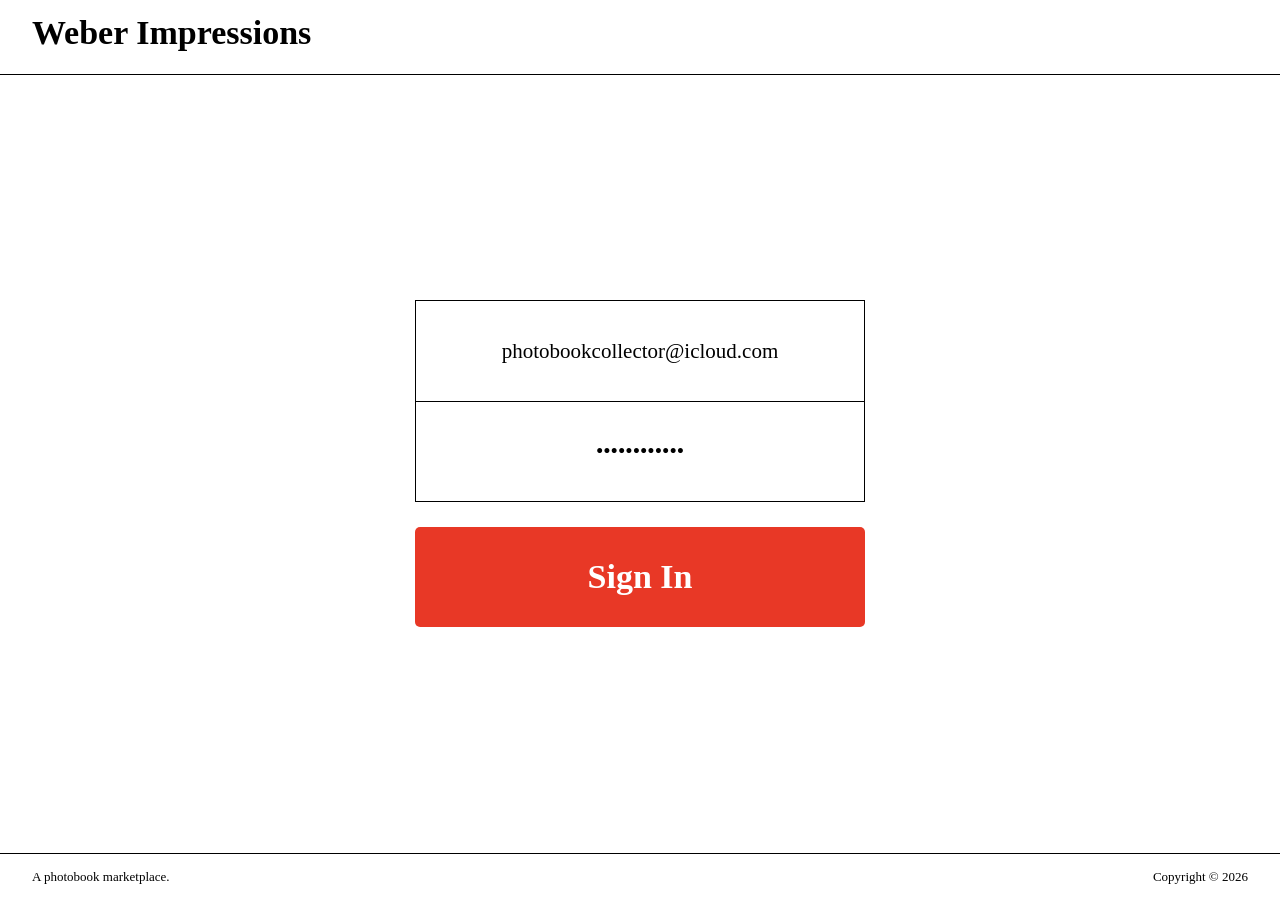
==== static/signin.html @ b310dd31 "Three screens from the Figma comps, Concierge in the browser Semantic HTML, CSS custom properties fo" ====
<!doctype html>
<html lang="en">
<head>
  <meta charset="utf-8">
  <title>Sign in — Weber Impressions</title>
  <link rel="stylesheet" href="style.css">
</head>
<body>
  <header class="site-header">
    <div class="contained">
      <h1><a href="index.html">Weber Impressions</a></h1>
      <a class="menu" href="signin.html" aria-label="Sign in"><img src="menu.svg" alt=""></a>
    </div>
  </header>

  <main class="contained">
    <!-- Credentials are pre-filled and nothing is checked. Authentication is out of scope;
         the portal argument is that identity is resolved before Concierge speaks. -->
    <form class="signin" action="order.html" method="get">
      <fieldset>
        <input type="email" name="email" value="photobookcollector@icloud.com" aria-label="Email" readonly>
        <input type="password" name="password" value="correcthorse" aria-label="Password" readonly>
      </fieldset>
      <button class="button" type="submit">Sign In</button>
    </form>
  </main>

  <footer class="site-footer">
    <div class="contained">
      <span>A photobook marketplace.</span>
      <span>Copyright © 2026</span>
    </div>
  </footer>
</body>
</html>
---- static/style.css ----
/* Weber Impressions. Black and white; the covers carry the colour. Red marks where to click.
   Values from the Figma comps (1440 × 900, desktop only). */

@font-face {
  font-family: "Spectral";
  src: url("fonts/Spectral-Regular.ttf") format("truetype");
  font-weight: 400;
}
@font-face {
  font-family: "Spectral";
  src: url("fonts/Spectral-Bold.ttf") format("truetype");
  font-weight: 700;
}

:root {
  --black: #000;
  --white: #fff;
  --red: #e83826;
  --muted: rgba(0, 0, 0, 0.5);
  --rule: 1px solid var(--black);

  --text-title: 34px;   /* page and section titles, bold */
  --text-body: 21px;    /* order detail, conversation */
  --text-small: 13px;   /* footer */
  --leading-body: 34px;

  --gutter: 32px;       /* page margin in the comp */
  --gap: 10px;          /* between covers */
  --max: 1440px;
  --header-h: 75px;
  --footer-top: 850px;
  --shadow: 0 2px 2px rgba(0, 0, 0, 0.25);
}

* { box-sizing: border-box; margin: 0; padding: 0; }

html, body { height: 100%; }

body {
  font-family: "Spectral", Georgia, serif;
  font-size: var(--text-body);
  line-height: var(--leading-body);
  color: var(--black);
  background: var(--white);
  display: flex;
  flex-direction: column;
  min-height: 900px;
}

h1, h2, strong { font-weight: 700; }

/* Rules run full bleed; content is contained. */
.contained {
  width: 100%;
  max-width: var(--max);
  margin: 0 auto;
  padding: 0 var(--gutter);
}

.site-header {
  border-bottom: var(--rule);
  height: var(--header-h);
}
.site-header .contained {
  display: flex;
  align-items: flex-start;
  justify-content: space-between;
  padding-top: 14px;
}
.site-header h1 { font-size: var(--text-title); line-height: normal; }
.site-header h1 a { color: inherit; text-decoration: none; }
.menu {
  display: block;
  width: 25px;
  height: 14px;
  margin-top: 19px; /* icon sits at y=33 in the comp */
}
.menu img { display: block; width: 25px; height: 16px; }

main { flex: 1; }

.site-footer {
  border-top: var(--rule);
  font-size: var(--text-small);
  line-height: normal;
}
.site-footer .contained {
  display: flex;
  justify-content: space-between;
  padding-top: 15px;
  padding-bottom: 15px;
}

/* Home — the grid. Two rows, fixed cover heights, widths as designed. */
.covers { padding-top: 77px; padding-bottom: 72px; }
.covers .row { display: flex; gap: var(--gap); }
.covers .row + .row { margin-top: 25px; }
.covers figure { box-shadow: var(--shadow); overflow: hidden; }
.covers .row-1 figure { height: 352px; }
.covers .row-2 figure { height: 216px; }
.covers img { display: block; width: 100%; height: 100%; object-fit: cover; }
.w-443 { width: 443px; } .w-364 { width: 364px; } .w-288 { width: 288px; } .w-249 { width: 249px; }
.w-237 { width: 237px; } .w-263 { width: 263px; } .w-181 { width: 181px; } .w-216 { width: 216px; } .w-212 { width: 212px; }

/* Sign in. Credentials pre-filled; submit navigates. */
.signin {
  width: 450px;
  margin: 225px auto 0;
}
.signin fieldset {
  border: var(--rule);
  border-color: var(--black);
}
.signin input {
  display: block;
  width: 100%;
  height: 100px;
  border: 0;
  font: inherit;
  text-align: center;
  background: transparent;
  color: var(--black);
}
.signin input + input { border-top: var(--rule); }
.signin input:focus { outline: none; }

.button {
  display: block;
  width: 100%;
  height: 100px;
  margin-top: 25px;
  border: 0;
  border-radius: 5px;
  background: var(--red);
  color: var(--white);
  font: inherit;
  font-weight: 700;
  font-size: var(--text-title);
  cursor: pointer;
}

/* Order | Concierge. Two columns, a vertical rule between them. */
.order-page { display: flex; padding-top: 64px; }
.order, .concierge { display: flex; flex-direction: column; }
.order { width: 688px; padding-right: 45px; }
.concierge { flex: 1; padding-left: 30px; border-left: var(--rule); }
.order h2, .concierge h2 {
  font-size: var(--text-title);
  line-height: normal;
  height: 61px;
}
.order-page h2 { border-bottom: var(--rule); }
.concierge h2 { margin-left: -30px; padding-left: 30px; }

.order dl { padding-top: 27px; }
.order dt { font-weight: 700; }
.order dd + dt { margin-top: 34px; }
.order .publisher { color: var(--muted); }
.order .publisher + dd { margin-bottom: 34px; }

.conversation {
  padding-top: 27px;
  flex: 1;
  overflow-y: auto;
  min-height: 340px;
  max-height: 340px;
}
.conversation .turn + .turn { margin-top: 34px; }
.conversation .you { color: var(--muted); }
.conversation .event { color: var(--muted); font-size: var(--text-small); line-height: 20px; }
.conversation .handoff {
  margin-top: 12px;
  font-family: ui-monospace, Menlo, monospace;
  font-size: var(--text-small);
  line-height: 18px;
  white-space: pre-wrap;
  border-left: 2px solid var(--muted);
  padding-left: 12px;
}

.composer { padding-top: 20px; }
.composer textarea {
  display: block;
  width: 100%;
  height: 100px;
  padding: 12px 16px;
  border: 1px solid var(--red);
  border-radius: 5px;
  font: inherit;
  resize: none;
}
.composer textarea:focus { outline: none; }
.composer .button { margin-top: 25px; }
.hint {
  color: var(--red);
  font-size: var(--text-small);
  line-height: 20px;
  margin-top: 6px;
  min-height: 20px;
}
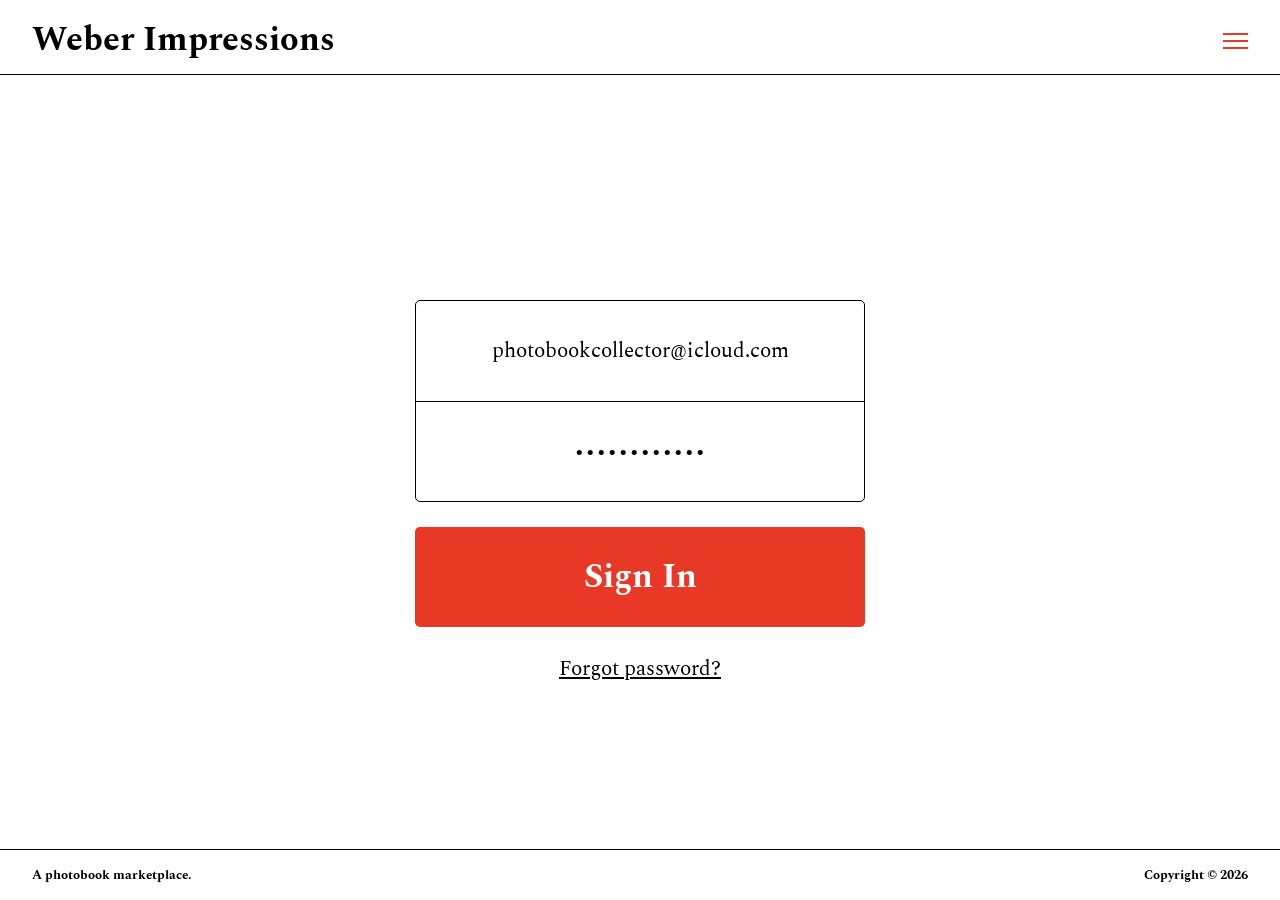
==== commit b485bdbd: "Password reset: two lines in your-account.md, manifest updated; Forgot password? link on sign-in The" ====
--- a/static/signin.html
+++ b/static/signin.html
@@ -22,6 +22,9 @@
         <input type="password" name="password" value="correcthorse" aria-label="Password" readonly>
       </fieldset>
       <button class="button" type="submit">Sign In</button>
+      <!-- No auth behind this either. The FAQ says a reset link is emailed; this says so. -->
+      <p class="forgot"><a href="#" id="forgot">Forgot password?</a></p>
+      <p class="forgot-sent" id="forgot-sent" hidden>Reset link sent to photobookcollector@icloud.com.</p>
     </form>
   </main>
 
@@ -31,5 +34,11 @@
       <span>Copyright © 2026</span>
     </div>
   </footer>
+  <script>
+    document.getElementById("forgot").addEventListener("click", (e) => {
+      e.preventDefault();
+      document.getElementById("forgot-sent").hidden = false;
+    });
+  </script>
 </body>
 </html>
--- a/static/style.css
+++ b/static/style.css
@@ -1,5 +1,6 @@
 /* Weber Impressions. Black and white; the covers carry the colour. Red marks where to click.
-   Values from the Figma comps (1440 × 900, desktop only). */
+   Values from the Figma comps (1440 wide, desktop only). Height follows the viewport: the
+   comp is 900 tall, a 14" MacBook browser is nearer 850, so nothing is pinned to 900. */
 
 @font-face {
   font-family: "Spectral";
@@ -28,7 +29,6 @@
   --gap: 10px;          /* between covers */
   --max: 1440px;
   --header-h: 75px;
-  --footer-top: 850px;
   --shadow: 0 2px 2px rgba(0, 0, 0, 0.25);
 }
 
@@ -44,7 +44,7 @@
   background: var(--white);
   display: flex;
   flex-direction: column;
-  min-height: 900px;
+  min-height: 100vh;
 }
 
 h1, h2, strong { font-weight: 700; }
@@ -60,6 +60,7 @@
 .site-header {
   border-bottom: var(--rule);
   height: var(--header-h);
+  flex-shrink: 0; /* never squeezed by a tall page */
 }
 .site-header .contained {
   display: flex;
@@ -77,11 +78,13 @@
 }
 .menu img { display: block; width: 25px; height: 16px; }
 
-main { flex: 1; }
+main { flex: 1; display: flex; flex-direction: column; }
 
 .site-footer {
+  flex-shrink: 0;
   border-top: var(--rule);
   font-size: var(--text-small);
+  font-weight: 700;
   line-height: normal;
 }
 .site-footer .contained {
@@ -92,7 +95,7 @@
 }
 
 /* Home — the grid. Two rows, fixed cover heights, widths as designed. */
-.covers { padding-top: 77px; padding-bottom: 72px; }
+.covers { padding-top: 77px; padding-bottom: 50px; } /* 75+77+352+25+216+50+51 = 846: fits an 850px laptop window */
 .covers .row { display: flex; gap: var(--gap); }
 .covers .row + .row { margin-top: 25px; }
 .covers figure { box-shadow: var(--shadow); overflow: hidden; }
@@ -109,7 +112,7 @@
 }
 .signin fieldset {
   border: var(--rule);
-  border-color: var(--black);
+  border-radius: 5px;
 }
 .signin input {
   display: block;
@@ -139,18 +142,24 @@
   cursor: pointer;
 }
 
-/* Order | Concierge. Two columns, a vertical rule between them. */
-.order-page { display: flex; padding-top: 64px; }
+.forgot { margin-top: 25px; text-align: center; }
+.forgot a { color: var(--black); }
+.forgot-sent { margin-top: 17px; text-align: center; color: var(--muted); }
+
+/* Order | Concierge. Two columns, a vertical rule between them at x=525 (comp "page 2"):
+   the order needs ~490px; the conversation gets the rest. */
+.order-page { display: flex; flex-direction: row; padding-top: 64px; padding-bottom: 25px; flex: 1; min-height: 0; }
 .order, .concierge { display: flex; flex-direction: column; }
-.order { width: 688px; padding-right: 45px; }
-.concierge { flex: 1; padding-left: 30px; border-left: var(--rule); }
+.order { width: 493px; padding-right: 25px; flex-shrink: 0; }
+.concierge { flex: 1; min-width: 0; padding-left: 25px; border-left: var(--rule); }
 .order h2, .concierge h2 {
   font-size: var(--text-title);
   line-height: normal;
   height: 61px;
 }
 .order-page h2 { border-bottom: var(--rule); }
-.concierge h2 { margin-left: -30px; padding-left: 30px; }
+.order h2 { margin-right: -25px; padding-right: 25px; }     /* rule meets the vertical rule */
+.concierge h2 { margin-left: -25px; padding-left: 25px; }   /* and continues on the other side */
 
 .order dl { padding-top: 27px; }
 .order dt { font-weight: 700; }
@@ -161,13 +170,18 @@
 .conversation {
   padding-top: 27px;
   flex: 1;
+  min-height: 200px;
   overflow-y: auto;
-  min-height: 340px;
-  max-height: 340px;
 }
 .conversation .turn + .turn { margin-top: 34px; }
 .conversation .you { color: var(--muted); }
-.conversation .event { color: var(--muted); font-size: var(--text-small); line-height: 20px; }
+.conversation .assistant p + p, .conversation .assistant p + ul, .conversation .assistant ul + p { margin-top: 17px; }
+.conversation .assistant ul { padding-left: 1.1em; }
+
+/* Tool events. While running: one per line. Done: a single muted line. */
+.conversation .events { color: var(--red); font-size: var(--text-small); line-height: 20px; }
+.conversation .events span { display: block; }
+.conversation .turn.events + .turn { margin-top: 17px; }
 .conversation .handoff {
   margin-top: 12px;
   font-family: ui-monospace, Menlo, monospace;
@@ -178,23 +192,41 @@
   padding-left: 12px;
 }
 
-.composer { padding-top: 20px; }
+/* The composer: the box and the send button side by side, one 125px row. */
+.composer { padding-top: 20px; display: flex; gap: 25px; align-items: stretch; }
+.composer .box { position: relative; flex: 1; }
 .composer textarea {
   display: block;
   width: 100%;
-  height: 100px;
+  height: 125px;
   padding: 12px 16px;
-  border: 1px solid var(--red);
+  border: var(--rule);
   border-radius: 5px;
   font: inherit;
   resize: none;
 }
 .composer textarea:focus { outline: none; }
-.composer .button { margin-top: 25px; }
+.composer .button {
+  width: 132px;
+  height: 125px;
+  margin-top: 0;
+  flex-shrink: 0;
+  font-size: 55px;   /* the arrow */
+  line-height: 1;
+}
 .hint {
-  color: var(--red);
-  font-size: var(--text-small);
-  line-height: 20px;
-  margin-top: 6px;
-  min-height: 20px;
-}
+  position: absolute;
+  top: 12px;
+  left: 16px;
+  color: var(--black);
+  pointer-events: none;
+}
+.hint code {
+  font: inherit;
+  font-weight: 700;
+  background: var(--red);
+  color: var(--white);
+  padding: 0 8px;
+  border-radius: 3px;
+}
+.hint:empty, .composer.typing .hint, .composer.focused .hint { display: none; }
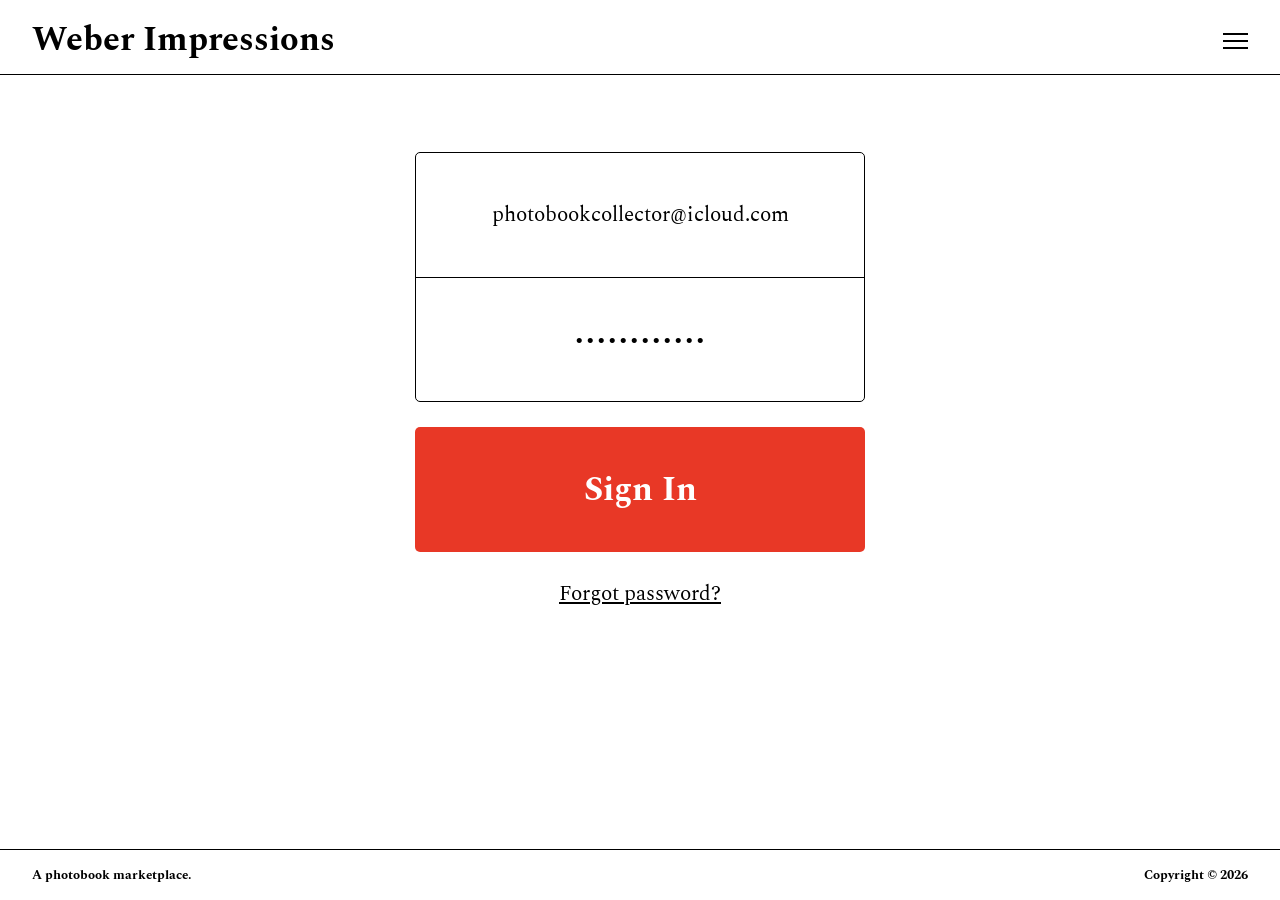
==== commit c7403086: "Sign in: top-anchored at y=152, 124px fields, 125px button; menu icon black except on Home Red marks" ====
--- a/static/signin.html
+++ b/static/signin.html
@@ -9,7 +9,7 @@
   <header class="site-header">
     <div class="contained">
       <h1><a href="index.html">Weber Impressions</a></h1>
-      <a class="menu" href="signin.html" aria-label="Sign in"><img src="menu.svg" alt=""></a>
+      <a class="menu" href="signin.html" aria-label="Sign in"><img src="menu-black.svg" alt=""></a>
     </div>
   </header>
 
--- a/static/style.css
+++ b/static/style.css
@@ -105,10 +105,11 @@
 .w-443 { width: 443px; } .w-364 { width: 364px; } .w-288 { width: 288px; } .w-249 { width: 249px; }
 .w-237 { width: 237px; } .w-263 { width: 263px; } .w-181 { width: 181px; } .w-216 { width: 216px; } .w-212 { width: 212px; }
 
-/* Sign in. Credentials pre-filled; submit navigates. */
+/* Sign in. Credentials pre-filled; submit navigates. Top-anchored at y=152, where the
+   home grid and the order columns start. Fields and button match the composer row's 125. */
 .signin {
   width: 450px;
-  margin: 225px auto 0;
+  margin: 77px auto 0;
 }
 .signin fieldset {
   border: var(--rule);
@@ -117,7 +118,7 @@
 .signin input {
   display: block;
   width: 100%;
-  height: 100px;
+  height: 124px;
   border: 0;
   font: inherit;
   text-align: center;
@@ -130,7 +131,7 @@
 .button {
   display: block;
   width: 100%;
-  height: 100px;
+  height: 125px;
   margin-top: 25px;
   border: 0;
   border-radius: 5px;
@@ -144,7 +145,12 @@
 
 .forgot { margin-top: 25px; text-align: center; }
 .forgot a { color: var(--black); }
-.forgot-sent { margin-top: 17px; text-align: center; color: var(--muted); }
+.forgot-sent {
+  margin: 17px -100px 0;   /* wider than the 450px column so the line doesn't wrap; still centred */
+  text-align: center;
+  white-space: nowrap;
+  color: var(--muted);
+}
 
 /* Order | Concierge. Two columns, a vertical rule between them at x=525 (comp "page 2"):
    the order needs ~490px; the conversation gets the rest. */
